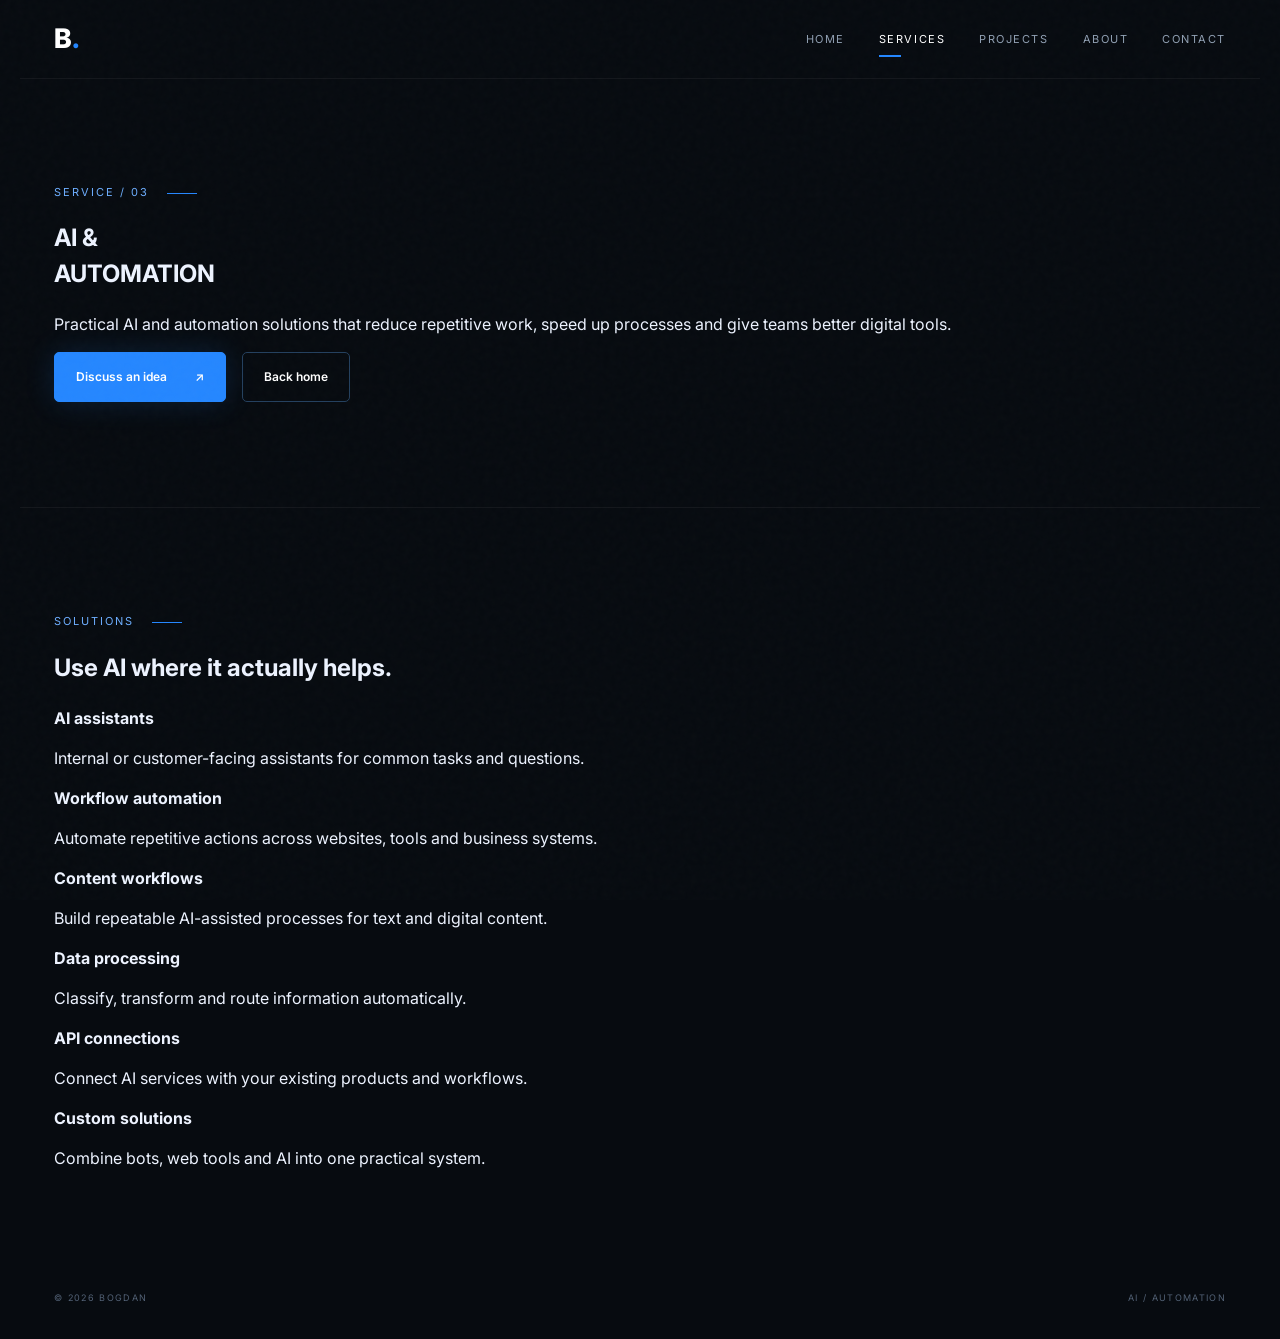
==== services/ai-automation.html @ a39ae046 "Add AI automation service page" ====
<!doctype html><html lang="en"><head><meta charset="UTF-8"><meta name="viewport" content="width=device-width,initial-scale=1"><meta name="description" content="AI solutions and workflow automation for business."><title>AI & Automation — Bogdan</title><link rel="stylesheet" href="../style.css"></head><body><div class="noise"></div><header class="header"><a class="logo" href="../">B<span>.</span></a><nav class="nav"><a href="../">Home</a><a class="active" href="../#services">Services</a><a href="../#projects">Projects</a><a href="../#about">About</a><a href="../#contact">Contact</a></nav></header><main><section class="section service-hero"><div class="eyebrow">SERVICE / 03 <i></i></div><h1>AI &<br><span>AUTOMATION</span></h1><p class="service-intro">Practical AI and automation solutions that reduce repetitive work, speed up processes and give teams better digital tools.</p><div class="actions"><a class="btn primary" href="../#contact">Discuss an idea <span>↗</span></a><a class="btn ghost" href="../">Back home</a></div></section><section class="section service-grid-section"><div class="section-number">SOLUTIONS <i></i></div><h2>Use AI where it actually helps.</h2><div class="feature-grid"><div><b>AI assistants</b><p>Internal or customer-facing assistants for common tasks and questions.</p></div><div><b>Workflow automation</b><p>Automate repetitive actions across websites, tools and business systems.</p></div><div><b>Content workflows</b><p>Build repeatable AI-assisted processes for text and digital content.</p></div><div><b>Data processing</b><p>Classify, transform and route information automatically.</p></div><div><b>API connections</b><p>Connect AI services with your existing products and workflows.</p></div><div><b>Custom solutions</b><p>Combine bots, web tools and AI into one practical system.</p></div></div></section></main><footer><span>© 2026 BOGDAN</span><span>AI / AUTOMATION</span></footer><script src="../script.js"></script></body></html>
---- style.css ----
@import url('https://fonts.googleapis.com/css2?family=Inter:wght@400;500;600;700;800&display=swap');
:root{--bg:#070b10;--panel:#0b1118;--text:#edf3ff;--muted:#8b99ad;--line:#1b2a3b;--blue:#2587ff;--blue2:#005eff}
*{box-sizing:border-box}html{scroll-behavior:smooth}body{margin:0;background:var(--bg);color:var(--text);font-family:Inter,Arial,sans-serif;line-height:1.5;overflow-x:hidden}.noise{position:fixed;inset:0;pointer-events:none;opacity:.035;background-image:url("data:image/svg+xml,%3Csvg viewBox='0 0 180 180' xmlns='http://www.w3.org/2000/svg'%3E%3Cfilter id='n'%3E%3CfeTurbulence type='fractalNoise' baseFrequency='.8' numOctaves='4' stitchTiles='stitch'/%3E%3C/filter%3E%3Crect width='100%25' height='100%25' filter='url(%23n)' opacity='.6'/%3E%3C/svg%3E");z-index:20}.header{height:78px;display:flex;align-items:center;justify-content:space-between;max-width:1240px;margin:auto;padding:0 34px;position:relative;z-index:30}.logo{font-size:27px;font-weight:800;color:#fff;text-decoration:none}.logo span{color:var(--blue)}.nav{display:flex;gap:34px}.nav a{font-size:11px;letter-spacing:.14em;text-transform:uppercase;color:#91a0b3;text-decoration:none;position:relative;padding:10px 0}.nav a:hover,.nav a.active{color:#fff}.nav a.active:after{content:"";position:absolute;bottom:0;left:0;width:22px;height:2px;background:var(--blue)}.menu-btn{display:none;background:none;border:0}.section{max-width:1240px;margin:auto;padding:105px 34px;border-top:1px solid rgba(255,255,255,.05)}.hero{min-height:690px;border-top:0;display:grid;grid-template-columns:1fr 1fr;align-items:center;padding-top:70px}.eyebrow,.section-number{font-size:11px;letter-spacing:.18em;color:#6daeff}.eyebrow i,.section-number i{display:inline-block;width:30px;height:1px;background:var(--blue);vertical-align:middle;margin-left:13px}.hero h1{font-size:clamp(58px,7.2vw,108px);line-height:.9;letter-spacing:-.055em;margin:24px 0 22px;font-weight:800}.hero h1 span{color:#bfcbe0}.hero-tags{font-size:13px;letter-spacing:.08em;color:#c9d5e8}.hero-tags b{color:var(--blue);padding:0 10px}.hero p{max-width:540px;color:#91a0b3;font-size:15px;margin:24px 0 30px}.actions{display:flex;gap:16px}.btn{display:inline-flex;align-items:center;gap:28px;padding:15px 21px;border:1px solid #24405f;border-radius:5px;text-decoration:none;color:#fff;font-size:12px;font-weight:600}.btn.primary{background:var(--blue);border-color:var(--blue);box-shadow:0 0 30px rgba(37,135,255,.16)}.btn.ghost{background:transparent}.btn:hover{transform:translateY(-2px);transition:.2s}.hero-art{height:500px;position:relative;overflow:hidden}.hero-art:after{content:"";position:absolute;width:1px;height:100%;background:#12385f;left:58%;top:0}.orb{position:absolute;border:1px solid #236fc1;border-radius:50%}.orb-a{width:340px;height:340px;right:20px;top:80px;box-shadow:0 0 50px rgba(0,100,255,.08)}.orb-b{width:160px;height:160px;left:140px;top:185px;border-color:#173e68}.cube{position:absolute;width:190px;height:190px;left:31%;top:140px;transform:rotateX(56deg) rotateZ(45deg);transform-style:preserve-3d}.face{position:absolute;inset:0;border:1px solid rgba(100,165,230,.55);background:rgba(18,50,82,.12);box-shadow:inset 0 0 40px rgba(0,105,255,.07)}.f1{transform:translateZ(95px)}.f2{transform:rotateY(90deg) translateZ(95px)}.f3{transform:rotateX(90deg) translateZ(95px)}.f4{transform:translateZ(-95px)}.f5{transform:rotateY(90deg) translateZ(-95px)}.f6{transform:rotateX(90deg) translateZ(-95px)}.line{position:absolute;background:#2086ff;box-shadow:0 0 15px #1680ff}.line-1{height:1px;width:430px;top:285px;left:0;transform:rotate(-26deg)}.line-2{height:1px;width:300px;top:355px;right:-40px;transform:rotate(31deg)}.hero-code{position:absolute;right:0;top:0;color:#728196;font-size:9px;letter-spacing:.18em;text-transform:uppercase}.hero-code span{color:#328eff}.section-head{display:flex;justify-content:space-between;align-items:flex-end;margin-bottom:36px}.section-head h2{font-size:42px;letter-spacing:-.04em;margin:10px 0 0}.section-note{font-size:9px;letter-spacing:.18em;color:#5f7086}.project-grid{display:grid;grid-template-columns:repeat(4,1fr);gap:15px}.project-card{background:linear-gradient(180deg,#0b121a,#091018);border:1px solid #1b3047;border-radius:6px;overflow:hidden;padding-bottom:20px;transition:.25s}.project-card:hover{transform:translateY(-6px);border-color:#2b65a0}.project-visual{height:205px;position:relative;overflow:hidden;border-bottom:1px solid #1b3047}.project-meta{color:#4da0ff;font-size:9px;letter-spacing:.16em;margin:17px 18px 9px}.project-card h3{font-size:16px;line-height:1.3;margin:0 18px 10px}.project-card p{font-size:12px;color:#8190a4;margin:0 18px 16px;min-height:54px}.arrow{background:none;border:0;color:#dce8f7;margin-left:18px;padding:0;font-size:11px;cursor:pointer}.arrow span{color:var(--blue);margin-left:12px}.visual-web{background:radial-gradient(circle at 65% 45%,#173f68,#080e15 60%)}.browser{position:absolute;left:12%;right:12%;top:34px;height:130px;border:1px solid #32618d;border-radius:4px;transform:perspective(400px) rotateY(-12deg) rotateX(4deg);box-shadow:0 18px 40px #000}.browser:before{content:"";position:absolute;left:12px;top:9px;width:5px;height:5px;border-radius:50%;box-shadow:9px 0 #3976ac,18px 0 #3976ac}.browser div:first-child{position:absolute;left:17px;right:17px;top:36px;height:9px;background:#12314f}.browser div:last-child{position:absolute;left:17px;width:65px;top:60px;height:50px;border:1px solid #1d4b78}.visual-web>span{position:absolute;right:20px;top:20px;color:#55a5ff;font-size:10px;letter-spacing:.2em}.visual-ai{background:radial-gradient(circle,#0b3870,#080e15 65%)}.ai-box{position:absolute;left:50%;top:50%;transform:translate(-50%,-50%) rotate(45deg);width:78px;height:78px;border:1px solid #2d8aff;background:rgba(12,67,125,.28);display:flex;align-items:center;justify-content:center;font-size:23px;font-weight:800;box-shadow:0 0 50px rgba(0,110,255,.28)}.ai-box::first-letter{transform:rotate(-45deg)}.visual-ai i{position:absolute;width:5px;height:5px;background:#2689ff;border-radius:50%;box-shadow:0 0 15px #2689ff}.visual-ai i:nth-child(2){left:16%;top:30%}.visual-ai i:nth-child(3){right:15%;top:26%}.visual-ai i:nth-child(4){right:25%;bottom:18%}.visual-chart{background:#08111a}.chart-grid{position:absolute;inset:0;background:linear-gradient(#16304a 1px,transparent 1px),linear-gradient(90deg,#16304a 1px,transparent 1px);background-size:45px 34px;opacity:.45}.visual-chart svg{position:absolute;inset:20px 0;width:100%;height:160px}.visual-chart polyline{fill:none;stroke:#238aff;stroke-width:2;filter:drop-shadow(0 0 5px #167dff)}.visual-seo{background:radial-gradient(circle at 70% 40%,#163c63,#080e15 62%)}.bars{position:absolute;left:24px;bottom:25px;display:flex;align-items:end;gap:12px;height:125px}.bars i{width:23px;background:#1e77c9;border:1px solid #48a0ff}.bars i:nth-child(1){height:35%}.bars i:nth-child(2){height:52%}.bars i:nth-child(3){height:45%}.bars i:nth-child(4){height:75%}.bars i:nth-child(5){height:100%}.trend{position:absolute;right:35px;top:45px;font-size:55px;color:#3e9cff}.skills{padding-top:95px}.skills-grid{display:grid;grid-template-columns:repeat(6,1fr);gap:14px}.skill{min-height:145px;border:1px solid #1b3047;border-radius:6px;padding:23px 18px;display:flex;flex-direction:column;justify-content:space-between;background:#091018}.skill span{font-size:25px;color:#2d8cff}.skill strong{font-size:12px}.skill small{color:#6e7d91;font-size:9px}.about-grid{display:grid;grid-template-columns:1.3fr .8fr;gap:100px}.about-copy{max-width:700px}.about-copy p{color:#8c9bad;font-size:15px}.about-copy .lead{font-size:20px;line-height:1.6;color:#c9d5e7}.traits{display:flex;gap:28px;margin-top:35px;flex-wrap:wrap}.traits span{font-size:10px;color:#94a5ba}.facts div{border-bottom:1px solid #1a2b3f;padding:17px 0;display:flex;justify-content:space-between;gap:30px}.facts span{font-size:9px;letter-spacing:.16em;color:#4d9eff}.facts strong{font-size:11px;text-align:right}.contact{padding-bottom:80px}.contact-box{border:1px solid #1b3047;border-radius:8px;padding:48px;display:flex;justify-content:space-between;align-items:center;background:radial-gradient(circle at 90% 30%,rgba(0,100,255,.1),transparent 35%)}.contact h2{font-size:47px;line-height:1;margin:18px 0}.contact h2 span{color:#8293a9}.contact p{color:#77879b}.contact-actions{text-align:right;min-width:240px}.social{display:inline-block;margin:22px 0;color:#c9d8eb;text-decoration:none;font-size:12px}.edit-note{font-size:8px;color:#56677d;max-width:240px;margin-left:auto}.edit-note code{color:#7893af}footer{max-width:1240px;margin:auto;padding:0 34px 35px;display:flex;justify-content:space-between;color:#536276;font-size:9px;letter-spacing:.15em}.modal{display:none;position:fixed;inset:0;z-index:100;align-items:center;justify-content:center;padding:25px}.modal.open{display:flex}.modal-backdrop{position:absolute;inset:0;background:rgba(2,5,9,.82);backdrop-filter:blur(8px)}.modal-card{position:relative;width:min(720px,100%);padding:45px;background:#0a1119;border:1px solid #284665;border-radius:8px;z-index:2;box-shadow:0 30px 100px #000}.modal-card h2{font-size:34px;margin:15px 0}.modal-card p{color:#8d9db0}.modal-close{position:absolute;right:18px;top:12px;background:none;border:0;color:#b9c7d9;font-size:30px;cursor:pointer}.modal-placeholder{height:170px;border:1px dashed #274766;margin-top:28px;display:grid;place-items:center;text-align:center;color:#477eb5;font-size:11px;letter-spacing:.15em}.modal-placeholder span{font-size:9px;letter-spacing:0;color:#64758a}.reveal{opacity:0;transform:translateY(20px);transition:opacity .7s ease,transform .7s ease}.reveal.visible{opacity:1;transform:none}
@media(max-width:950px){.project-grid{grid-template-columns:repeat(2,1fr)}.skills-grid{grid-template-columns:repeat(3,1fr)}.hero{grid-template-columns:1fr}.hero-art{height:350px;order:-1}.hero-copy{padding-top:0}.about-grid{grid-template-columns:1fr;gap:40px}.contact-box{align-items:flex-start;gap:35px;flex-direction:column}.contact-actions{text-align:left}.edit-note{margin-left:0}.section-head{align-items:flex-start;gap:20px;flex-direction:column}}
@media(max-width:650px){.header{padding:0 20px;height:68px}.menu-btn{display:block;width:34px;height:30px}.menu-btn span{display:block;width:25px;height:1px;background:#fff;margin:7px 0}.nav{display:none;position:absolute;top:68px;left:0;right:0;padding:18px 20px;background:#080d13;border-bottom:1px solid #1b3047;flex-direction:column;gap:5px}.nav.open{display:flex}.section{padding:75px 20px}.hero{padding-top:45px;min-height:auto}.hero h1{font-size:58px}.hero-art{height:270px}.cube{width:130px;height:130px;top:80px}.f1,.f2,.f3,.f4,.f5,.f6{transform:scale(.7)}.orb-a{width:230px;height:230px;top:30px}.project-grid{grid-template-columns:1fr}.skills-grid{grid-template-columns:repeat(2,1fr)}.section-head h2{font-size:34px}.contact-box{padding:30px 24px}.contact h2{font-size:38px}.facts div{flex-direction:column;gap:8px}.facts strong{text-align:left}footer{padding:0 20px 25px;font-size:8px}}
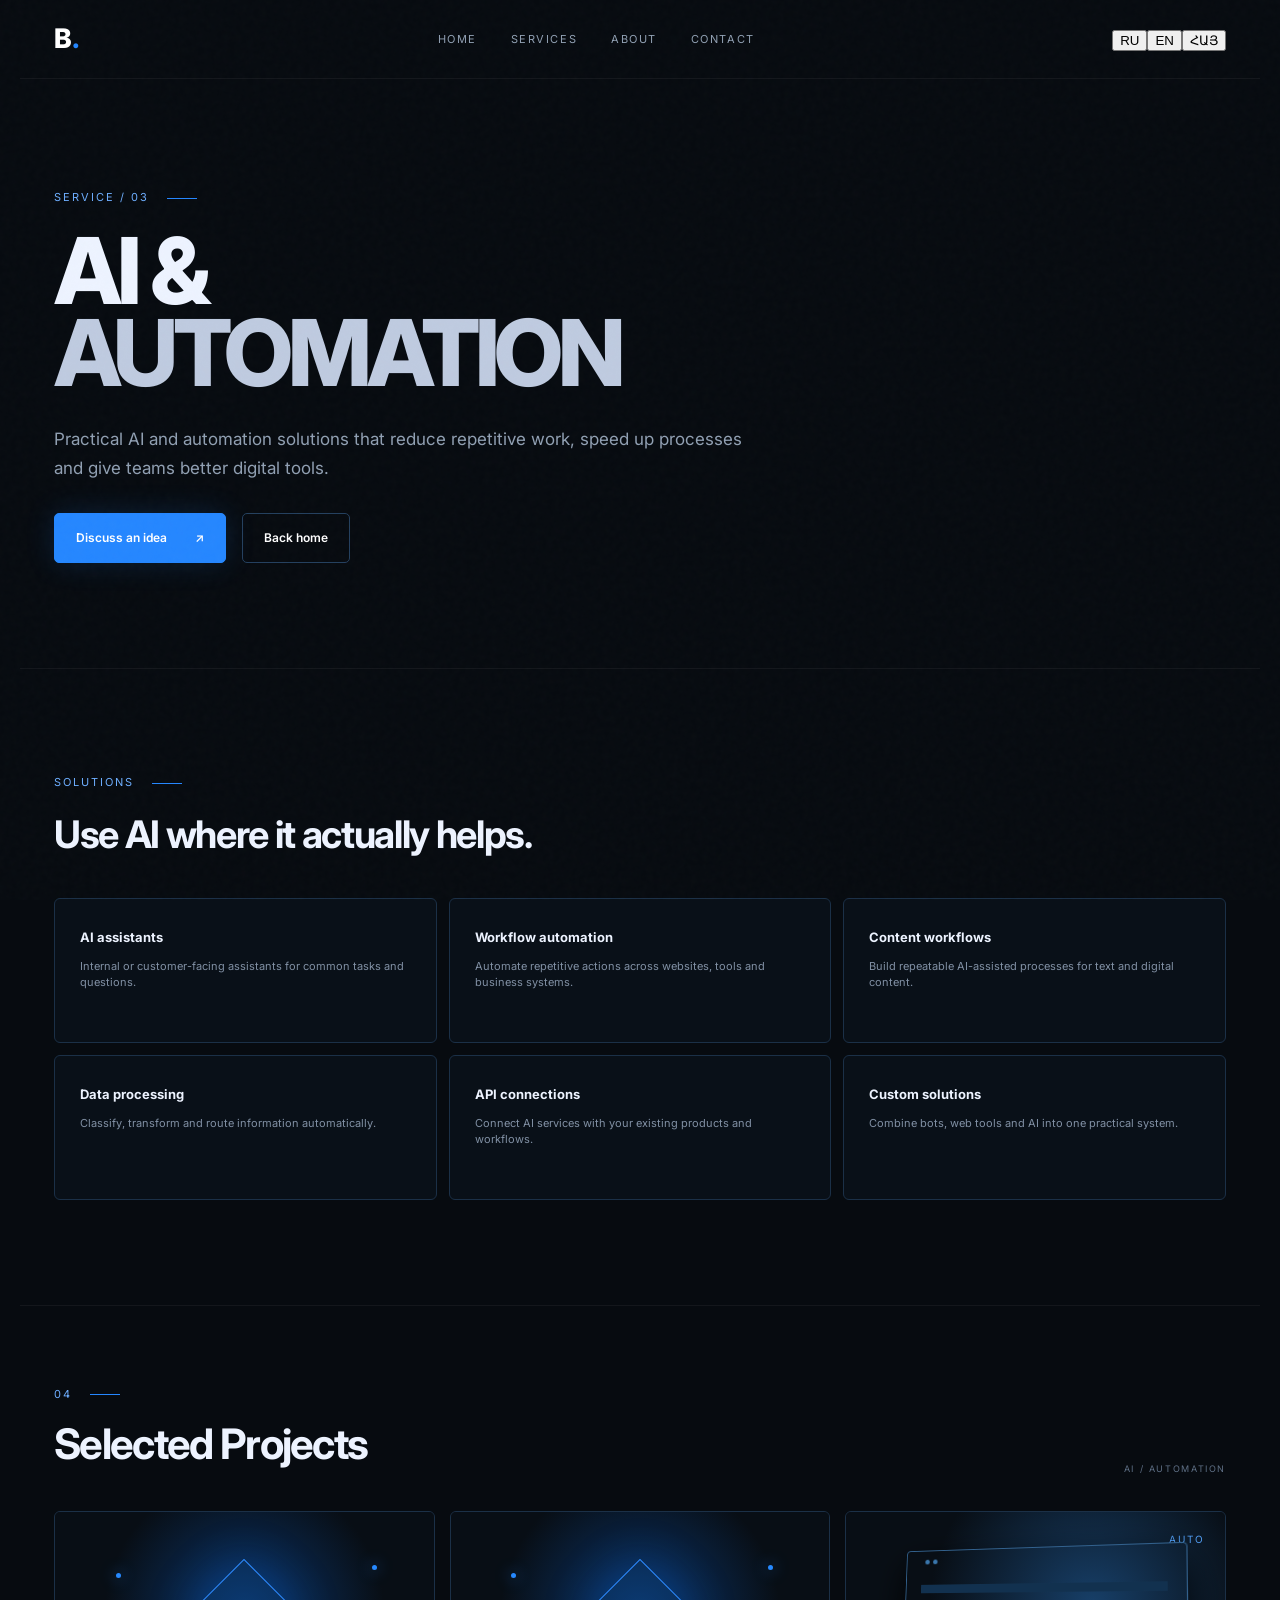
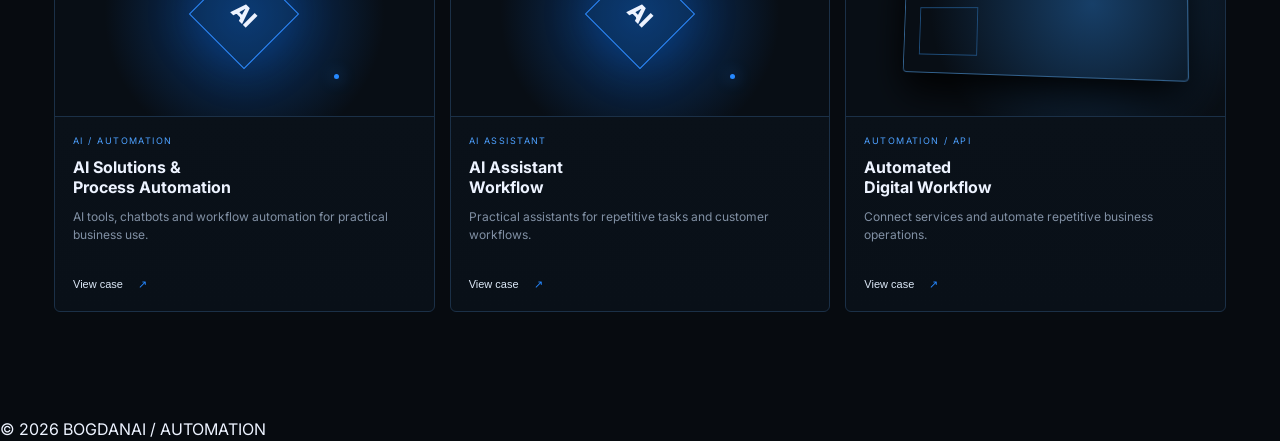
==== commit a7b7a5ea: "Add AI and automation portfolio below service details" ====
--- a/services/ai-automation.html
+++ b/services/ai-automation.html
@@ -1 +1 @@
-<!doctype html><html lang="en"><head><meta charset="UTF-8"><meta name="viewport" content="width=device-width,initial-scale=1"><meta name="description" content="AI solutions and workflow automation for business."><title>AI & Automation — Bogdan</title><link rel="stylesheet" href="../style.css"></head><body><div class="noise"></div><header class="header"><a class="logo" href="../">B<span>.</span></a><nav class="nav"><a href="../">Home</a><a class="active" href="../#services">Services</a><a href="../#projects">Projects</a><a href="../#about">About</a><a href="../#contact">Contact</a></nav></header><main><section class="section service-hero"><div class="eyebrow">SERVICE / 03 <i></i></div><h1>AI &<br><span>AUTOMATION</span></h1><p class="service-intro">Practical AI and automation solutions that reduce repetitive work, speed up processes and give teams better digital tools.</p><div class="actions"><a class="btn primary" href="../#contact">Discuss an idea <span>↗</span></a><a class="btn ghost" href="../">Back home</a></div></section><section class="section service-grid-section"><div class="section-number">SOLUTIONS <i></i></div><h2>Use AI where it actually helps.</h2><div class="feature-grid"><div><b>AI assistants</b><p>Internal or customer-facing assistants for common tasks and questions.</p></div><div><b>Workflow automation</b><p>Automate repetitive actions across websites, tools and business systems.</p></div><div><b>Content workflows</b><p>Build repeatable AI-assisted processes for text and digital content.</p></div><div><b>Data processing</b><p>Classify, transform and route information automatically.</p></div><div><b>API connections</b><p>Connect AI services with your existing products and workflows.</p></div><div><b>Custom solutions</b><p>Combine bots, web tools and AI into one practical system.</p></div></div></section></main><footer><span>© 2026 BOGDAN</span><span>AI / AUTOMATION</span></footer><script src="../script.js"></script></body></html>+<!doctype html><html lang="en"><head><meta charset="UTF-8"><meta name="viewport" content="width=device-width,initial-scale=1.0"><meta name="description" content="AI solutions and workflow automation for business."><title>AI & Automation — Bogdan</title><link rel="stylesheet" href="../style.css"></head><body><div class="noise"></div><header class="header"><a class="logo" href="../">B<span>.</span></a><nav class="nav" id="nav"><a href="../">Home</a><a class="active" href="../#services">Services</a><a href="../#about">About</a><a href="../#contact">Contact</a></nav><button class="menu-btn" id="menuBtn" aria-label="Open menu"><span></span><span></span></button></header><main><section class="section service-hero"><div class="eyebrow">SERVICE / 03 <i></i></div><h1>AI &<br><span>AUTOMATION</span></h1><p class="service-intro">Practical AI and automation solutions that reduce repetitive work, speed up processes and give teams better digital tools.</p><div class="actions"><a class="btn primary" href="../#contact">Discuss an idea <span>↗</span></a><a class="btn ghost" href="../">Back home</a></div></section><section class="section service-grid-section"><div class="section-number">SOLUTIONS <i></i></div><h2>Use AI where it actually helps.</h2><div class="feature-grid"><div><b>AI assistants</b><p>Internal or customer-facing assistants for common tasks and questions.</p></div><div><b>Workflow automation</b><p>Automate repetitive actions across websites, tools and business systems.</p></div><div><b>Content workflows</b><p>Build repeatable AI-assisted processes for text and digital content.</p></div><div><b>Data processing</b><p>Classify, transform and route information automatically.</p></div><div><b>API connections</b><p>Connect AI services with your existing products and workflows.</p></div><div><b>Custom solutions</b><p>Combine bots, web tools and AI into one practical system.</p></div></div></section><section class="section service-portfolio"><div class="section-head reveal"><div><div class="section-number">04 <i></i></div><h2>Selected Projects</h2></div><span class="section-note">AI / AUTOMATION</span></div><div class="project-grid"><article class="project-card reveal" data-title="AI Solutions & Process Automation" data-type="AI / AUTOMATION" data-text="AI tools, chatbots and custom workflow automation designed to save time and increase operational efficiency."><div class="project-visual visual-ai"><div class="ai-box">AI</div><i></i><i></i><i></i></div><div class="project-meta">AI / AUTOMATION</div><h3>AI Solutions &<br>Process Automation</h3><p>AI tools, chatbots and workflow automation for practical business use.</p><button class="arrow">View case <span>↗</span></button></article><article class="project-card reveal" data-title="AI Solutions & Process Automation" data-type="AI ASSISTANT" data-text="AI assistants for common business tasks, questions, classification and smart replies."><div class="project-visual visual-ai"><div class="ai-box">AI</div><i></i><i></i><i></i></div><div class="project-meta">AI ASSISTANT</div><h3>AI Assistant<br>Workflow</h3><p>Practical assistants for repetitive tasks and customer workflows.</p><button class="arrow">View case <span>↗</span></button></article><article class="project-card reveal" data-title="AI Solutions & Process Automation" data-type="AUTOMATION / API" data-text="Custom workflow automation connecting AI services, APIs, websites and business tools."><div class="project-visual visual-web"><span>AUTO</span><div class="browser"><div></div><div></div><div></div></div></div><div class="project-meta">AUTOMATION / API</div><h3>Automated<br>Digital Workflow</h3><p>Connect services and automate repetitive business operations.</p><button class="arrow">View case <span>↗</span></button></article></div></section></main><footer><span>© 2026 BOGDAN</span><span>AI / AUTOMATION</span></footer><div class="modal" id="modal" aria-hidden="true"><div class="modal-backdrop" id="modalBackdrop"></div><div class="modal-card"><button class="modal-close" id="modalClose">×</button><div class="section-number" id="modalType">PROJECT</div><h2 id="modalTitle">Project</h2><p id="modalText">Project description.</p><div class="modal-placeholder">CASE STUDY<br><span>Replace this area with screenshots, results and project details.</span></div></div></div><script src="../script.js"></script></body></html>
--- a/style.css
+++ b/style.css
@@ -1,5 +1,5 @@
 @import url('https://fonts.googleapis.com/css2?family=Inter:wght@400;500;600;700;800&display=swap');
-:root{--bg:#070b10;--panel:#0b1118;--text:#edf3ff;--muted:#8b99ad;--line:#1b2a3b;--blue:#2587ff;--blue2:#005eff}
-*{box-sizing:border-box}html{scroll-behavior:smooth}body{margin:0;background:var(--bg);color:var(--text);font-family:Inter,Arial,sans-serif;line-height:1.5;overflow-x:hidden}.noise{position:fixed;inset:0;pointer-events:none;opacity:.035;background-image:url("data:image/svg+xml,%3Csvg viewBox='0 0 180 180' xmlns='http://www.w3.org/2000/svg'%3E%3Cfilter id='n'%3E%3CfeTurbulence type='fractalNoise' baseFrequency='.8' numOctaves='4' stitchTiles='stitch'/%3E%3C/filter%3E%3Crect width='100%25' height='100%25' filter='url(%23n)' opacity='.6'/%3E%3C/svg%3E");z-index:20}.header{height:78px;display:flex;align-items:center;justify-content:space-between;max-width:1240px;margin:auto;padding:0 34px;position:relative;z-index:30}.logo{font-size:27px;font-weight:800;color:#fff;text-decoration:none}.logo span{color:var(--blue)}.nav{display:flex;gap:34px}.nav a{font-size:11px;letter-spacing:.14em;text-transform:uppercase;color:#91a0b3;text-decoration:none;position:relative;padding:10px 0}.nav a:hover,.nav a.active{color:#fff}.nav a.active:after{content:"";position:absolute;bottom:0;left:0;width:22px;height:2px;background:var(--blue)}.menu-btn{display:none;background:none;border:0}.section{max-width:1240px;margin:auto;padding:105px 34px;border-top:1px solid rgba(255,255,255,.05)}.hero{min-height:690px;border-top:0;display:grid;grid-template-columns:1fr 1fr;align-items:center;padding-top:70px}.eyebrow,.section-number{font-size:11px;letter-spacing:.18em;color:#6daeff}.eyebrow i,.section-number i{display:inline-block;width:30px;height:1px;background:var(--blue);vertical-align:middle;margin-left:13px}.hero h1{font-size:clamp(58px,7.2vw,108px);line-height:.9;letter-spacing:-.055em;margin:24px 0 22px;font-weight:800}.hero h1 span{color:#bfcbe0}.hero-tags{font-size:13px;letter-spacing:.08em;color:#c9d5e8}.hero-tags b{color:var(--blue);padding:0 10px}.hero p{max-width:540px;color:#91a0b3;font-size:15px;margin:24px 0 30px}.actions{display:flex;gap:16px}.btn{display:inline-flex;align-items:center;gap:28px;padding:15px 21px;border:1px solid #24405f;border-radius:5px;text-decoration:none;color:#fff;font-size:12px;font-weight:600}.btn.primary{background:var(--blue);border-color:var(--blue);box-shadow:0 0 30px rgba(37,135,255,.16)}.btn.ghost{background:transparent}.btn:hover{transform:translateY(-2px);transition:.2s}.hero-art{height:500px;position:relative;overflow:hidden}.hero-art:after{content:"";position:absolute;width:1px;height:100%;background:#12385f;left:58%;top:0}.orb{position:absolute;border:1px solid #236fc1;border-radius:50%}.orb-a{width:340px;height:340px;right:20px;top:80px;box-shadow:0 0 50px rgba(0,100,255,.08)}.orb-b{width:160px;height:160px;left:140px;top:185px;border-color:#173e68}.cube{position:absolute;width:190px;height:190px;left:31%;top:140px;transform:rotateX(56deg) rotateZ(45deg);transform-style:preserve-3d}.face{position:absolute;inset:0;border:1px solid rgba(100,165,230,.55);background:rgba(18,50,82,.12);box-shadow:inset 0 0 40px rgba(0,105,255,.07)}.f1{transform:translateZ(95px)}.f2{transform:rotateY(90deg) translateZ(95px)}.f3{transform:rotateX(90deg) translateZ(95px)}.f4{transform:translateZ(-95px)}.f5{transform:rotateY(90deg) translateZ(-95px)}.f6{transform:rotateX(90deg) translateZ(-95px)}.line{position:absolute;background:#2086ff;box-shadow:0 0 15px #1680ff}.line-1{height:1px;width:430px;top:285px;left:0;transform:rotate(-26deg)}.line-2{height:1px;width:300px;top:355px;right:-40px;transform:rotate(31deg)}.hero-code{position:absolute;right:0;top:0;color:#728196;font-size:9px;letter-spacing:.18em;text-transform:uppercase}.hero-code span{color:#328eff}.section-head{display:flex;justify-content:space-between;align-items:flex-end;margin-bottom:36px}.section-head h2{font-size:42px;letter-spacing:-.04em;margin:10px 0 0}.section-note{font-size:9px;letter-spacing:.18em;color:#5f7086}.project-grid{display:grid;grid-template-columns:repeat(4,1fr);gap:15px}.project-card{background:linear-gradient(180deg,#0b121a,#091018);border:1px solid #1b3047;border-radius:6px;overflow:hidden;padding-bottom:20px;transition:.25s}.project-card:hover{transform:translateY(-6px);border-color:#2b65a0}.project-visual{height:205px;position:relative;overflow:hidden;border-bottom:1px solid #1b3047}.project-meta{color:#4da0ff;font-size:9px;letter-spacing:.16em;margin:17px 18px 9px}.project-card h3{font-size:16px;line-height:1.3;margin:0 18px 10px}.project-card p{font-size:12px;color:#8190a4;margin:0 18px 16px;min-height:54px}.arrow{background:none;border:0;color:#dce8f7;margin-left:18px;padding:0;font-size:11px;cursor:pointer}.arrow span{color:var(--blue);margin-left:12px}.visual-web{background:radial-gradient(circle at 65% 45%,#173f68,#080e15 60%)}.browser{position:absolute;left:12%;right:12%;top:34px;height:130px;border:1px solid #32618d;border-radius:4px;transform:perspective(400px) rotateY(-12deg) rotateX(4deg);box-shadow:0 18px 40px #000}.browser:before{content:"";position:absolute;left:12px;top:9px;width:5px;height:5px;border-radius:50%;box-shadow:9px 0 #3976ac,18px 0 #3976ac}.browser div:first-child{position:absolute;left:17px;right:17px;top:36px;height:9px;background:#12314f}.browser div:last-child{position:absolute;left:17px;width:65px;top:60px;height:50px;border:1px solid #1d4b78}.visual-web>span{position:absolute;right:20px;top:20px;color:#55a5ff;font-size:10px;letter-spacing:.2em}.visual-ai{background:radial-gradient(circle,#0b3870,#080e15 65%)}.ai-box{position:absolute;left:50%;top:50%;transform:translate(-50%,-50%) rotate(45deg);width:78px;height:78px;border:1px solid #2d8aff;background:rgba(12,67,125,.28);display:flex;align-items:center;justify-content:center;font-size:23px;font-weight:800;box-shadow:0 0 50px rgba(0,110,255,.28)}.ai-box::first-letter{transform:rotate(-45deg)}.visual-ai i{position:absolute;width:5px;height:5px;background:#2689ff;border-radius:50%;box-shadow:0 0 15px #2689ff}.visual-ai i:nth-child(2){left:16%;top:30%}.visual-ai i:nth-child(3){right:15%;top:26%}.visual-ai i:nth-child(4){right:25%;bottom:18%}.visual-chart{background:#08111a}.chart-grid{position:absolute;inset:0;background:linear-gradient(#16304a 1px,transparent 1px),linear-gradient(90deg,#16304a 1px,transparent 1px);background-size:45px 34px;opacity:.45}.visual-chart svg{position:absolute;inset:20px 0;width:100%;height:160px}.visual-chart polyline{fill:none;stroke:#238aff;stroke-width:2;filter:drop-shadow(0 0 5px #167dff)}.visual-seo{background:radial-gradient(circle at 70% 40%,#163c63,#080e15 62%)}.bars{position:absolute;left:24px;bottom:25px;display:flex;align-items:end;gap:12px;height:125px}.bars i{width:23px;background:#1e77c9;border:1px solid #48a0ff}.bars i:nth-child(1){height:35%}.bars i:nth-child(2){height:52%}.bars i:nth-child(3){height:45%}.bars i:nth-child(4){height:75%}.bars i:nth-child(5){height:100%}.trend{position:absolute;right:35px;top:45px;font-size:55px;color:#3e9cff}.skills{padding-top:95px}.skills-grid{display:grid;grid-template-columns:repeat(6,1fr);gap:14px}.skill{min-height:145px;border:1px solid #1b3047;border-radius:6px;padding:23px 18px;display:flex;flex-direction:column;justify-content:space-between;background:#091018}.skill span{font-size:25px;color:#2d8cff}.skill strong{font-size:12px}.skill small{color:#6e7d91;font-size:9px}.about-grid{display:grid;grid-template-columns:1.3fr .8fr;gap:100px}.about-copy{max-width:700px}.about-copy p{color:#8c9bad;font-size:15px}.about-copy .lead{font-size:20px;line-height:1.6;color:#c9d5e7}.traits{display:flex;gap:28px;margin-top:35px;flex-wrap:wrap}.traits span{font-size:10px;color:#94a5ba}.facts div{border-bottom:1px solid #1a2b3f;padding:17px 0;display:flex;justify-content:space-between;gap:30px}.facts span{font-size:9px;letter-spacing:.16em;color:#4d9eff}.facts strong{font-size:11px;text-align:right}.contact{padding-bottom:80px}.contact-box{border:1px solid #1b3047;border-radius:8px;padding:48px;display:flex;justify-content:space-between;align-items:center;background:radial-gradient(circle at 90% 30%,rgba(0,100,255,.1),transparent 35%)}.contact h2{font-size:47px;line-height:1;margin:18px 0}.contact h2 span{color:#8293a9}.contact p{color:#77879b}.contact-actions{text-align:right;min-width:240px}.social{display:inline-block;margin:22px 0;color:#c9d8eb;text-decoration:none;font-size:12px}.edit-note{font-size:8px;color:#56677d;max-width:240px;margin-left:auto}.edit-note code{color:#7893af}footer{max-width:1240px;margin:auto;padding:0 34px 35px;display:flex;justify-content:space-between;color:#536276;font-size:9px;letter-spacing:.15em}.modal{display:none;position:fixed;inset:0;z-index:100;align-items:center;justify-content:center;padding:25px}.modal.open{display:flex}.modal-backdrop{position:absolute;inset:0;background:rgba(2,5,9,.82);backdrop-filter:blur(8px)}.modal-card{position:relative;width:min(720px,100%);padding:45px;background:#0a1119;border:1px solid #284665;border-radius:8px;z-index:2;box-shadow:0 30px 100px #000}.modal-card h2{font-size:34px;margin:15px 0}.modal-card p{color:#8d9db0}.modal-close{position:absolute;right:18px;top:12px;background:none;border:0;color:#b9c7d9;font-size:30px;cursor:pointer}.modal-placeholder{height:170px;border:1px dashed #274766;margin-top:28px;display:grid;place-items:center;text-align:center;color:#477eb5;font-size:11px;letter-spacing:.15em}.modal-placeholder span{font-size:9px;letter-spacing:0;color:#64758a}.reveal{opacity:0;transform:translateY(20px);transition:opacity .7s ease,transform .7s ease}.reveal.visible{opacity:1;transform:none}
-@media(max-width:950px){.project-grid{grid-template-columns:repeat(2,1fr)}.skills-grid{grid-template-columns:repeat(3,1fr)}.hero{grid-template-columns:1fr}.hero-art{height:350px;order:-1}.hero-copy{padding-top:0}.about-grid{grid-template-columns:1fr;gap:40px}.contact-box{align-items:flex-start;gap:35px;flex-direction:column}.contact-actions{text-align:left}.edit-note{margin-left:0}.section-head{align-items:flex-start;gap:20px;flex-direction:column}}
-@media(max-width:650px){.header{padding:0 20px;height:68px}.menu-btn{display:block;width:34px;height:30px}.menu-btn span{display:block;width:25px;height:1px;background:#fff;margin:7px 0}.nav{display:none;position:absolute;top:68px;left:0;right:0;padding:18px 20px;background:#080d13;border-bottom:1px solid #1b3047;flex-direction:column;gap:5px}.nav.open{display:flex}.section{padding:75px 20px}.hero{padding-top:45px;min-height:auto}.hero h1{font-size:58px}.hero-art{height:270px}.cube{width:130px;height:130px;top:80px}.f1,.f2,.f3,.f4,.f5,.f6{transform:scale(.7)}.orb-a{width:230px;height:230px;top:30px}.project-grid{grid-template-columns:1fr}.skills-grid{grid-template-columns:repeat(2,1fr)}.section-head h2{font-size:34px}.contact-box{padding:30px 24px}.contact h2{font-size:38px}.facts div{flex-direction:column;gap:8px}.facts strong{text-align:left}footer{padding:0 20px 25px;font-size:8px}}
+:root{--bg:#070b10;--panel:#0b1118;--text:#edf3ff;--muted:#8b99ad;--line:#1b2a3b;--blue:#2587ff}*{box-sizing:border-box}html{scroll-behavior:smooth}body{margin:0;background:var(--bg);color:var(--text);font-family:Inter,Arial,sans-serif;line-height:1.5;overflow-x:hidden}.noise{position:fixed;inset:0;pointer-events:none;opacity:.035;background-image:url("data:image/svg+xml,%3Csvg viewBox='0 0 180 180' xmlns='http://www.w3.org/2000/svg'%3E%3Cfilter id='n'%3E%3CfeTurbulence type='fractalNoise' baseFrequency='.8' numOctaves='4' stitchTiles='stitch'/%3E%3C/filter%3E%3Crect width='100%25' height='100%25' filter='url(%23n)' opacity='.6'/%3E%3C/svg%3E");z-index:20}.header{height:78px;display:flex;align-items:center;justify-content:space-between;max-width:1240px;margin:auto;padding:0 34px;position:relative;z-index:30}.logo{font-size:27px;font-weight:800;color:#fff;text-decoration:none}.logo span{color:var(--blue)}.nav{display:flex;gap:34px}.nav a{font-size:11px;letter-spacing:.14em;text-transform:uppercase;color:#91a0b3;text-decoration:none;position:relative;padding:10px 0}.nav a:hover,.nav a.active{color:#fff}.nav a.active:after{content:"";position:absolute;bottom:0;left:0;width:22px;height:2px;background:var(--blue)}.menu-btn{display:none;background:none;border:0}.section{max-width:1240px;margin:auto;padding:105px 34px;border-top:1px solid rgba(255,255,255,.05)}.hero{min-height:690px;border-top:0;display:grid;grid-template-columns:1fr 1fr;align-items:center;padding-top:70px}.eyebrow,.section-number{font-size:11px;letter-spacing:.18em;color:#6daeff}.eyebrow i,.section-number i{display:inline-block;width:30px;height:1px;background:var(--blue);vertical-align:middle;margin-left:13px}.hero h1,.service-hero h1{font-size:clamp(58px,7.2vw,108px);line-height:.9;letter-spacing:-.055em;margin:24px 0 22px;font-weight:800}.hero h1 span,.service-hero h1 span{color:#bfcbe0}.hero-tags{font-size:13px;letter-spacing:.08em;color:#c9d5e8}.hero-tags b{color:var(--blue);padding:0 8px}.hero p{max-width:570px;color:#91a0b3;font-size:15px;margin:24px 0 30px}.actions{display:flex;gap:16px}.btn{display:inline-flex;align-items:center;gap:28px;padding:15px 21px;border:1px solid #24405f;border-radius:5px;text-decoration:none;color:#fff;font-size:12px;font-weight:600}.btn.primary{background:var(--blue);border-color:var(--blue);box-shadow:0 0 30px rgba(37,135,255,.16)}.btn.ghost{background:transparent}.btn:hover{transform:translateY(-2px);transition:.2s}.hero-art{height:500px;position:relative;overflow:hidden}.hero-art:after{content:"";position:absolute;width:1px;height:100%;background:#12385f;left:58%;top:0}.orb{position:absolute;border:1px solid #236fc1;border-radius:50%}.orb-a{width:340px;height:340px;right:20px;top:80px;box-shadow:0 0 50px rgba(0,100,255,.08)}.orb-b{width:160px;height:160px;left:140px;top:185px;border-color:#173e68}.cube{position:absolute;width:190px;height:190px;left:31%;top:140px;transform:rotateX(56deg) rotateZ(45deg);transform-style:preserve-3d}.face{position:absolute;inset:0;border:1px solid rgba(100,165,230,.55);background:rgba(18,50,82,.12);box-shadow:inset 0 0 40px rgba(0,105,255,.07)}.f1{transform:translateZ(95px)}.f2{transform:rotateY(90deg) translateZ(95px)}.f3{transform:rotateX(90deg) translateZ(95px)}.f4{transform:translateZ(-95px)}.f5{transform:rotateY(90deg) translateZ(-95px)}.f6{transform:rotateX(90deg) translateZ(-95px)}.line{position:absolute;background:#2086ff;box-shadow:0 0 15px #1680ff}.line-1{height:1px;width:430px;top:285px;left:0;transform:rotate(-26deg)}.line-2{height:1px;width:300px;top:355px;right:-40px;transform:rotate(31deg)}.hero-code{position:absolute;right:0;top:0;color:#728196;font-size:9px;letter-spacing:.18em;text-transform:uppercase}.hero-code span{color:#328eff}.section-head{display:flex;justify-content:space-between;align-items:flex-end;margin-bottom:36px}.section-head h2{font-size:42px;letter-spacing:-.04em;margin:10px 0 0}.section-note{font-size:9px;letter-spacing:.18em;color:#5f7086}.service-project-grid{grid-template-columns:repeat(3,1fr)}.service-project-card{text-decoration:none;color:var(--text);display:block}.service-project-card .arrow{display:block}.project-grid{display:grid;grid-template-columns:repeat(4,1fr);gap:15px}.project-card{background:linear-gradient(180deg,#0b121a,#091018);border:1px solid #1b3047;border-radius:6px;overflow:hidden;padding-bottom:20px;transition:.25s}.project-card:hover{transform:translateY(-6px);border-color:#2b65a0}.project-visual{height:205px;position:relative;overflow:hidden;border-bottom:1px solid #1b3047}.project-meta{color:#4da0ff;font-size:9px;letter-spacing:.16em;margin:17px 18px 9px}.project-card h3{font-size:16px;line-height:1.3;margin:0 18px 10px}.project-card p{font-size:12px;color:#8190a4;margin:0 18px 16px;min-height:54px}.arrow{background:none;border:0;color:#dce8f7;margin-left:18px;padding:0;font-size:11px;cursor:pointer}.arrow span{color:var(--blue);margin-left:12px}.visual-web{background:radial-gradient(circle at 65% 45%,#173f68,#080e15 60%)}.browser{position:absolute;left:12%;right:12%;top:34px;height:130px;border:1px solid #32618d;border-radius:4px;transform:perspective(400px) rotateY(-12deg) rotateX(4deg);box-shadow:0 18px 40px #000}.browser:before{content:"";position:absolute;left:12px;top:9px;width:5px;height:5px;border-radius:50%;box-shadow:9px 0 #3976ac,18px 0 #3976ac}.browser div:first-child{position:absolute;left:17px;right:17px;top:36px;height:9px;background:#12314f}.browser div:last-child{position:absolute;left:17px;width:65px;top:60px;height:50px;border:1px solid #1d4b78}.visual-web>span{position:absolute;right:20px;top:20px;color:#55a5ff;font-size:10px;letter-spacing:.2em}.visual-telegram{background:radial-gradient(circle at 55% 45%,#0c3d6e,#080e15 65%)}.tg-grid{position:absolute;inset:0;background:linear-gradient(90deg,transparent 49%,#174366 50%,transparent 51%),linear-gradient(transparent 49%,#174366 50%,transparent 51%);background-size:42px 42px;opacity:.35}.tg-plane{position:absolute;left:50%;top:50%;transform:translate(-50%,-50%) rotate(-8deg);font-size:68px;color:#238aff;text-shadow:0 0 30px rgba(35,138,255,.45);z-index:2}.visual-telegram>span{position:absolute;right:18px;top:18px;color:#55a5ff;font-size:10px;letter-spacing:.2em}.visual-ai{background:radial-gradient(circle,#0b3870,#080e15 65%)}.ai-box{position:absolute;left:50%;top:50%;transform:translate(-50%,-50%) rotate(45deg);width:78px;height:78px;border:1px solid #2d8aff;background:rgba(12,67,125,.28);display:flex;align-items:center;justify-content:center;font-size:23px;font-weight:800;box-shadow:0 0 50px rgba(0,110,255,.28)}.visual-ai i{position:absolute;width:5px;height:5px;background:#2689ff;border-radius:50%;box-shadow:0 0 15px #2689ff}.visual-ai i:nth-child(2){left:16%;top:30%}.visual-ai i:nth-child(3){right:15%;top:26%}.visual-ai i:nth-child(4){right:25%;bottom:18%}.visual-chart{background:#08111a}.chart-grid{position:absolute;inset:0;background:linear-gradient(#16304a 1px,transparent 1px),linear-gradient(90deg,#16304a 1px,transparent 1px);background-size:45px 34px;opacity:.45}.visual-chart svg{position:absolute;inset:20px 0;width:100%;height:160px}.visual-chart polyline{fill:none;stroke:#238aff;stroke-width:2;filter:drop-shadow(0 0 5px #167dff)}.skills{padding-top:95px}.skills-grid{display:grid;grid-template-columns:repeat(6,1fr);gap:14px}.skill{min-height:145px;border:1px solid #1b3047;border-radius:6px;padding:23px 18px;display:flex;flex-direction:column;justify-content:space-between;background:#091018}.skill span{font-size:25px;color:#2d8cff}.skill strong{font-size:12px}.skill small{color:#6e7d91;font-size:9px}.about-grid{display:grid;grid-template-columns:1.3fr .8fr;gap:100px}.about-copy{max-width:700px}.about-copy p{color:#8c9bad;font-size:15px}.about-copy .lead{font-size:20px;line-height:1.6;color:#c9d5e7}.traits{display:flex;gap:28px;margin-top:35px;flex-wrap:wrap}.traits span{font-size:10px;color:#94a5ba}.facts div{border-bottom:1px solid #1a2b3f;padding:17px 0;display:flex;justify-content:space-between;gap:30px}.facts span{font-size:9px;letter-spacing:.16em;color:#4d9eff}.facts strong{font-size:11px;text-align:right}.contact{padding-bottom:80px}.contact-box{border:1px solid #1b3047;border-radius:8px;padding:48px;display:flex;justify-content:space-between;align-items:center;background:radial-gradient(circle at 90% 30%,rgba(0,100,255,.1),transparent 35%)}.contact h2{font-size:47px;line-height:1;margin:18px 0}.contact h2 span{color:#8293a9}.contact p{color:#77879b}.contact-actions{text-align:right;min-width:240px}.social{display:inline-block;margin:22px 0;color:#c9d8eb;text-decoration:none;font-size:12px}.edit-note{font-size:8px;color:#56677d;max-width:240px;margin-left:auto}.edit-note code{color:#7893af}.modal{display:none;position:fixed;inset:0;z-index:100;align-items:center;justify-content:center;padding:25px}.modal.open{display:flex}.modal-backdrop{position:absolute;inset:0;background:rgba(2,5,9,.82);backdrop-filter:blur(8px)}.modal-card{position:relative;width:min(720px,100%);padding:45px;background:#0a1119;border:1px solid #284665;border-radius:8px;z-index:2;box-shadow:0 30px 100px #000}.modal-card h2{font-size:34px;margin:15px 0}.modal-card p{color:#8d9db0}.modal-close{position:absolute;right:18px;top:12px;background:none;border:0;color:#b9c7d9;font-size:30px;cursor:pointer}.modal-placeholder{height:170px;border:1px dashed #274766;margin-top:28px;display:grid;place-items:center;text-align:center;color:#477eb5;font-size:11px;letter-spacing:.15em}.modal-placeholder span{font-size:9px;letter-spacing:0;color:#64758a}.reveal{opacity:0;transform:translateY(20px);transition:opacity .7s ease,transform .7s ease}.reveal.visible{opacity:1;transform:none}.service-hero{min-height:590px;padding-top:110px}.service-intro{max-width:700px;color:#91a0b3;font-size:17px;line-height:1.7;margin:30px 0}.service-grid-section h2,.process h2{font-size:38px;letter-spacing:-.035em;max-width:700px;margin:15px 0 35px}.feature-grid{display:grid;grid-template-columns:repeat(3,1fr);gap:12px}.feature-grid>div{padding:25px;border:1px solid #1b3047;background:#091018;border-radius:6px;min-height:145px}.feature-grid b{font-size:13px}.feature-grid p{font-size:11px;color:#8190a4;margin:10px 0 0}.steps{display:grid;grid-template-columns:repeat(4,1fr);gap:12px}.steps>div{border-top:1px solid #2a4a69;padding-top:18px}.steps span{display:block;color:#4da0ff;font-size:10px;margin-bottom:25px}.steps b{font-size:12px}.steps p{font-size:11px;color:#8190a4}.process{padding-top:80px}
+@media(max-width:950px){.service-project-grid,.project-grid{grid-template-columns:repeat(2,1fr)}.skills-grid{grid-template-columns:repeat(3,1fr)}.hero{grid-template-columns:1fr}.hero-art{height:350px;order:-1}.about-grid{grid-template-columns:1fr;gap:40px}.contact-box{align-items:flex-start;gap:35px;flex-direction:column}.contact-actions{text-align:left}.edit-note{margin-left:0}.section-head{align-items:flex-start;gap:20px;flex-direction:column}.feature-grid{grid-template-columns:repeat(2,1fr)}.steps{grid-template-columns:repeat(2,1fr)}}@media(max-width:650px){.header{padding:0 20px;height:68px}.menu-btn{display:block;width:34px;height:30px}.menu-btn span{display:block;width:25px;height:1px;background:#fff;margin:7px 0}.nav{display:none;position:absolute;top:68px;left:0;right:0;padding:18px 20px;background:#080d13;border-bottom:1px solid #1b3047;flex-direction:column;gap:5px}.nav.open{display:flex}.section{padding:75px 20px}.hero{padding-top:45px;min-height:auto}.hero h1,.service-hero h1{font-size:52px}.hero-art{height:270px}.cube{width:130px;height:130px;left:31%;top:80px}.f1,.f2,.f3,.f4,.f5,.f6{transform:translateZ(65px)}.f2{transform:rotateY(90deg) translateZ(65px)}.f3{transform:rotateX(90deg) translateZ(65px)}.f4{transform:translateZ(-65px)}.f5{transform:rotateY(90deg) translateZ(-65px)}.f6{transform:rotateX(90deg) translateZ(-65px)}.orb-a{width:220px;height:220px;right:-20px;top:35px}.orb-b{width:100px;height:100px;left:65px;top:120px}.line-1{width:280px;top:170px}.line-2{width:220px;top:230px}.service-project-grid,.project-grid,.skills-grid,.feature-grid,.steps{grid-template-columns:1fr}.section-head h2{font-size:34px}.contact h2{font-size:39px}.service-hero{min-height:500px;padding-top:75px}.service-intro{font-size:15px}.contact-box{padding:30px 24px}.modal-card{padding:32px 25px}}
+/* Service portfolio cards: visual case studies are intentionally reusable until real screenshots are added. */
+.service-portfolio{padding-top:80px}.service-portfolio .project-grid{grid-template-columns:repeat(3,1fr)}.service-portfolio .project-card{display:block}.service-portfolio .project-card .arrow{display:block;margin-top:4px}@media(max-width:950px){.service-portfolio .project-grid{grid-template-columns:repeat(2,1fr)}}@media(max-width:650px){.service-portfolio .project-grid{grid-template-columns:1fr}}
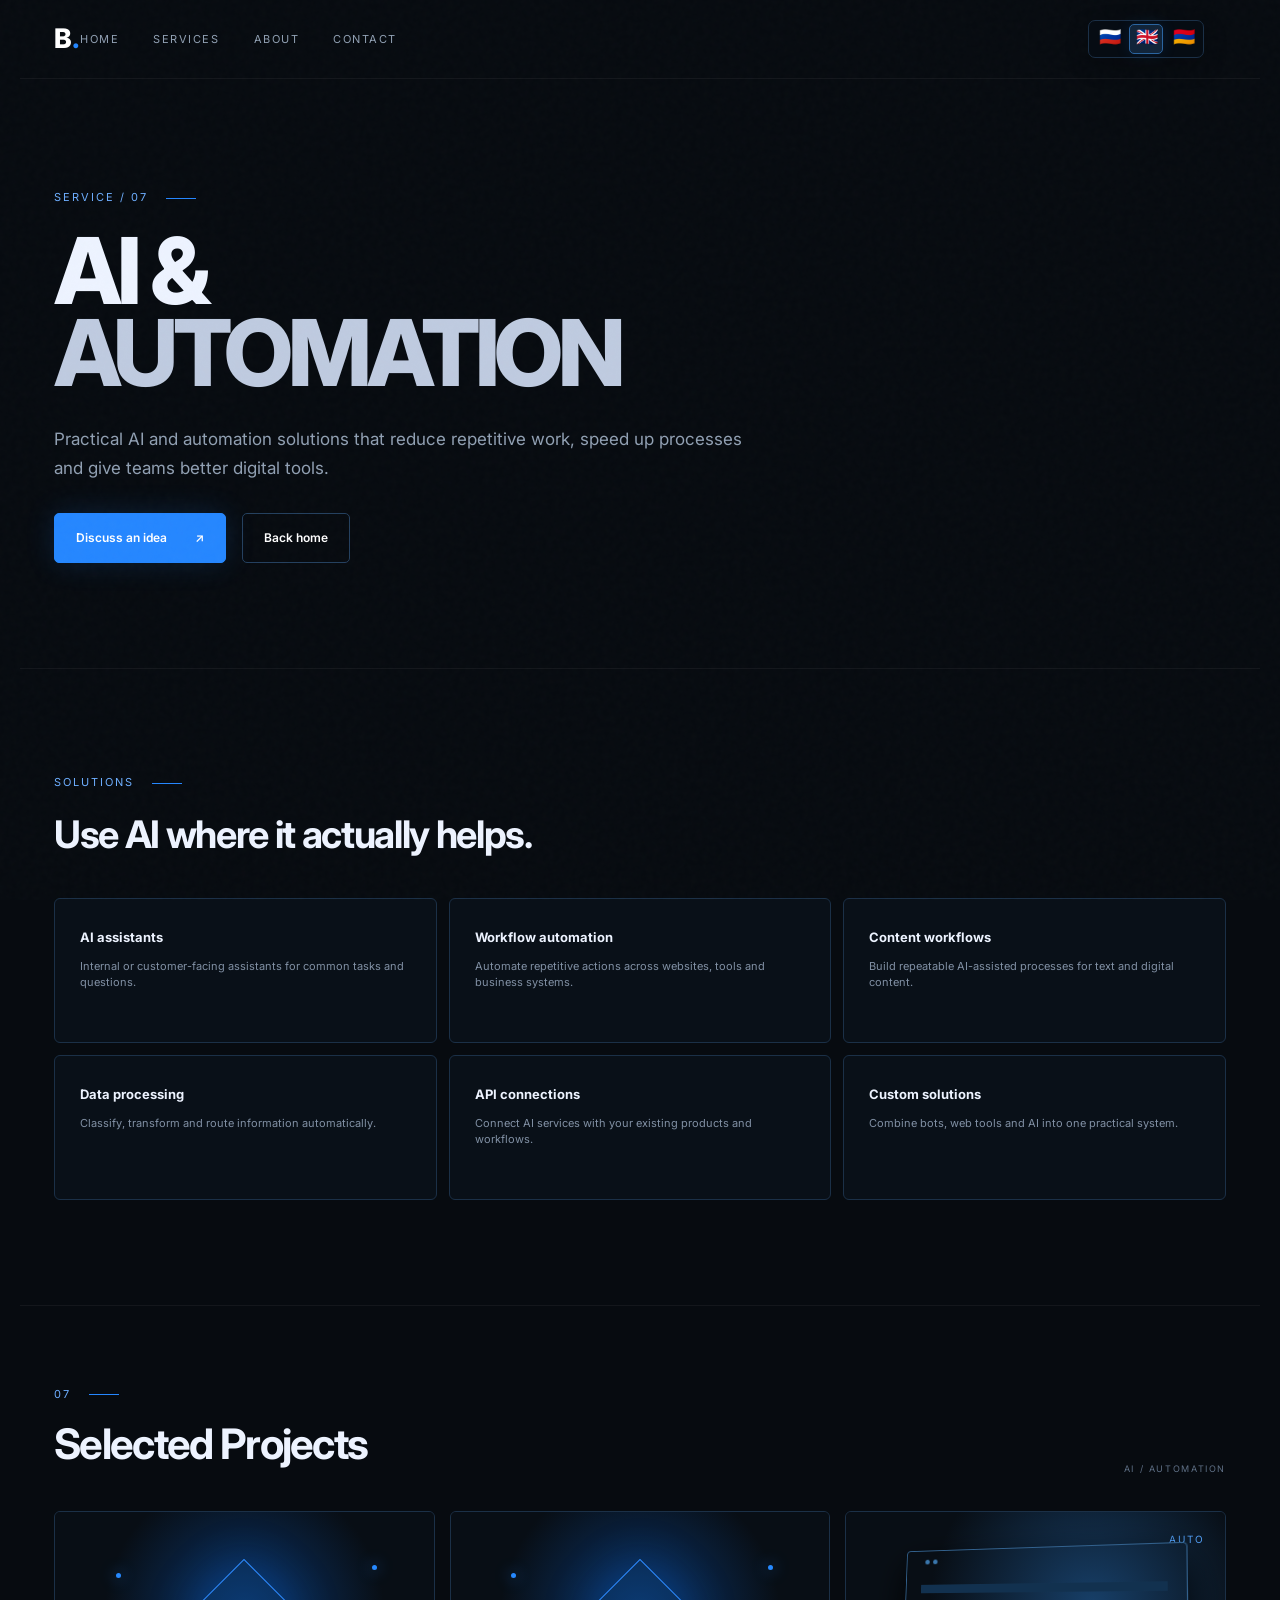
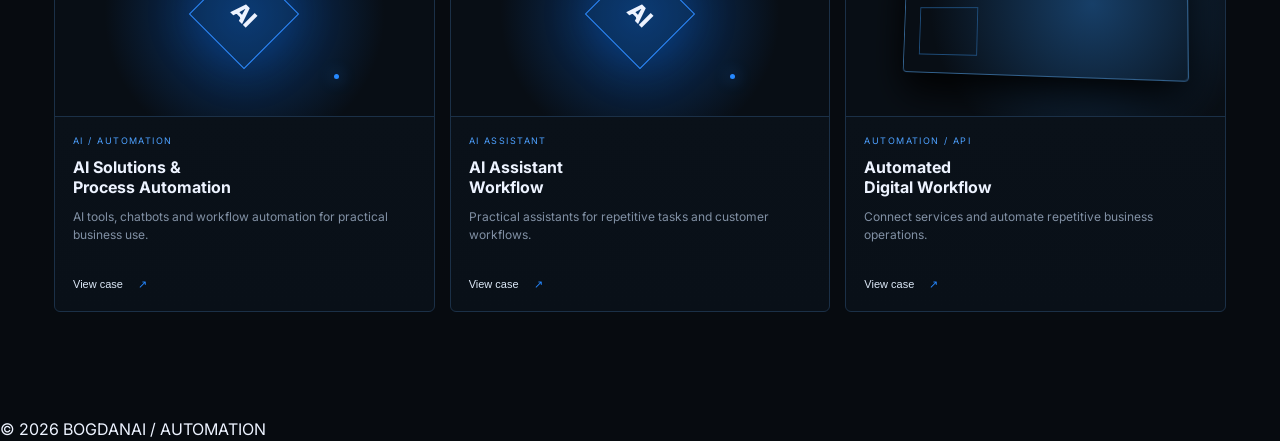
==== commit cc4b89dd: "Add polished language switcher to AI service page" ====
--- a/services/ai-automation.html
+++ b/services/ai-automation.html
@@ -1 +1 @@
-<!doctype html><html lang="en"><head><meta charset="UTF-8"><meta name="viewport" content="width=device-width,initial-scale=1.0"><meta name="description" content="AI solutions and workflow automation for business."><title>AI & Automation — Bogdan</title><link rel="stylesheet" href="../style.css"></head><body><div class="noise"></div><header class="header"><a class="logo" href="../">B<span>.</span></a><nav class="nav" id="nav"><a href="../">Home</a><a class="active" href="../#services">Services</a><a href="../#about">About</a><a href="../#contact">Contact</a></nav><button class="menu-btn" id="menuBtn" aria-label="Open menu"><span></span><span></span></button></header><main><section class="section service-hero"><div class="eyebrow">SERVICE / 03 <i></i></div><h1>AI &<br><span>AUTOMATION</span></h1><p class="service-intro">Practical AI and automation solutions that reduce repetitive work, speed up processes and give teams better digital tools.</p><div class="actions"><a class="btn primary" href="../#contact">Discuss an idea <span>↗</span></a><a class="btn ghost" href="../">Back home</a></div></section><section class="section service-grid-section"><div class="section-number">SOLUTIONS <i></i></div><h2>Use AI where it actually helps.</h2><div class="feature-grid"><div><b>AI assistants</b><p>Internal or customer-facing assistants for common tasks and questions.</p></div><div><b>Workflow automation</b><p>Automate repetitive actions across websites, tools and business systems.</p></div><div><b>Content workflows</b><p>Build repeatable AI-assisted processes for text and digital content.</p></div><div><b>Data processing</b><p>Classify, transform and route information automatically.</p></div><div><b>API connections</b><p>Connect AI services with your existing products and workflows.</p></div><div><b>Custom solutions</b><p>Combine bots, web tools and AI into one practical system.</p></div></div></section><section class="section service-portfolio"><div class="section-head reveal"><div><div class="section-number">04 <i></i></div><h2>Selected Projects</h2></div><span class="section-note">AI / AUTOMATION</span></div><div class="project-grid"><article class="project-card reveal" data-title="AI Solutions & Process Automation" data-type="AI / AUTOMATION" data-text="AI tools, chatbots and custom workflow automation designed to save time and increase operational efficiency."><div class="project-visual visual-ai"><div class="ai-box">AI</div><i></i><i></i><i></i></div><div class="project-meta">AI / AUTOMATION</div><h3>AI Solutions &<br>Process Automation</h3><p>AI tools, chatbots and workflow automation for practical business use.</p><button class="arrow">View case <span>↗</span></button></article><article class="project-card reveal" data-title="AI Solutions & Process Automation" data-type="AI ASSISTANT" data-text="AI assistants for common business tasks, questions, classification and smart replies."><div class="project-visual visual-ai"><div class="ai-box">AI</div><i></i><i></i><i></i></div><div class="project-meta">AI ASSISTANT</div><h3>AI Assistant<br>Workflow</h3><p>Practical assistants for repetitive tasks and customer workflows.</p><button class="arrow">View case <span>↗</span></button></article><article class="project-card reveal" data-title="AI Solutions & Process Automation" data-type="AUTOMATION / API" data-text="Custom workflow automation connecting AI services, APIs, websites and business tools."><div class="project-visual visual-web"><span>AUTO</span><div class="browser"><div></div><div></div><div></div></div></div><div class="project-meta">AUTOMATION / API</div><h3>Automated<br>Digital Workflow</h3><p>Connect services and automate repetitive business operations.</p><button class="arrow">View case <span>↗</span></button></article></div></section></main><footer><span>© 2026 BOGDAN</span><span>AI / AUTOMATION</span></footer><div class="modal" id="modal" aria-hidden="true"><div class="modal-backdrop" id="modalBackdrop"></div><div class="modal-card"><button class="modal-close" id="modalClose">×</button><div class="section-number" id="modalType">PROJECT</div><h2 id="modalTitle">Project</h2><p id="modalText">Project description.</p><div class="modal-placeholder">CASE STUDY<br><span>Replace this area with screenshots, results and project details.</span></div></div></div><script src="../script.js"></script></body></html>+<!doctype html><html lang="en"><head><meta charset="UTF-8"><meta name="viewport" content="width=device-width,initial-scale=1.0"><meta name="description" content="AI solutions and workflow automation for business."><title>AI & Automation — Bogdan</title><link rel="stylesheet" href="../style.css"></head><body><div class="noise"></div><header class="header"><a class="logo" href="../">B<span>.</span></a><nav class="nav" id="nav"><a href="../">Home</a><a class="active" href="../#services">Services</a><a href="../#about">About</a><a href="../#contact">Contact</a></nav><button class="menu-btn" id="menuBtn" aria-label="Open menu"><span></span><span></span></button></header><main><section class="section service-hero"><div class="eyebrow">SERVICE / 07 <i></i></div><h1>AI &<br><span>AUTOMATION</span></h1><p class="service-intro">Practical AI and automation solutions that reduce repetitive work, speed up processes and give teams better digital tools.</p><div class="actions"><a class="btn primary" href="../#contact">Discuss an idea <span>↗</span></a><a class="btn ghost" href="../">Back home</a></div></section><section class="section service-grid-section"><div class="section-number">SOLUTIONS <i></i></div><h2>Use AI where it actually helps.</h2><div class="feature-grid"><div><b>AI assistants</b><p>Internal or customer-facing assistants for common tasks and questions.</p></div><div><b>Workflow automation</b><p>Automate repetitive actions across websites, tools and business systems.</p></div><div><b>Content workflows</b><p>Build repeatable AI-assisted processes for text and digital content.</p></div><div><b>Data processing</b><p>Classify, transform and route information automatically.</p></div><div><b>API connections</b><p>Connect AI services with your existing products and workflows.</p></div><div><b>Custom solutions</b><p>Combine bots, web tools and AI into one practical system.</p></div></div></section><section class="section service-portfolio"><div class="section-head reveal"><div><div class="section-number">07 <i></i></div><h2>Selected Projects</h2></div><span class="section-note">AI / AUTOMATION</span></div><div class="project-grid"><article class="project-card reveal" data-title="AI Solutions & Process Automation" data-type="AI / AUTOMATION" data-text="AI tools, chatbots and custom workflow automation designed to save time and increase operational efficiency."><div class="project-visual visual-ai"><div class="ai-box">AI</div><i></i><i></i><i></i></div><div class="project-meta">AI / AUTOMATION</div><h3>AI Solutions &<br>Process Automation</h3><p>AI tools, chatbots and workflow automation for practical business use.</p><button class="arrow">View case <span>↗</span></button></article><article class="project-card reveal" data-title="AI Solutions & Process Automation" data-type="AI ASSISTANT" data-text="AI assistants for common business tasks, questions, classification and smart replies."><div class="project-visual visual-ai"><div class="ai-box">AI</div><i></i><i></i><i></i></div><div class="project-meta">AI ASSISTANT</div><h3>AI Assistant<br>Workflow</h3><p>Practical assistants for repetitive tasks and customer workflows.</p><button class="arrow">View case <span>↗</span></button></article><article class="project-card reveal" data-title="AI Solutions & Process Automation" data-type="AUTOMATION / API" data-text="Custom workflow automation connecting AI services, APIs, websites and business tools."><div class="project-visual visual-web"><span>AUTO</span><div class="browser"><div></div><div></div></div></div><div class="project-meta">AUTOMATION / API</div><h3>Automated<br>Digital Workflow</h3><p>Connect services and automate repetitive business operations.</p><button class="arrow">View case <span>↗</span></button></article></div></section></main><footer><span>© 2026 BOGDAN</span><span>AI / AUTOMATION</span></footer><div class="modal" id="modal" aria-hidden="true"><div class="modal-backdrop" id="modalBackdrop"></div><div class="modal-card"><button class="modal-close" id="modalClose">×</button><div class="section-number" id="modalType">PROJECT</div><h2 id="modalTitle">Project</h2><p id="modalText">Project description.</p><div class="modal-placeholder">CASE STUDY<br><span>Replace this area with screenshots, results and project details.</span></div></div></div><script src="../script.js"></script><script src="../lang-extra.js"></script></body></html>
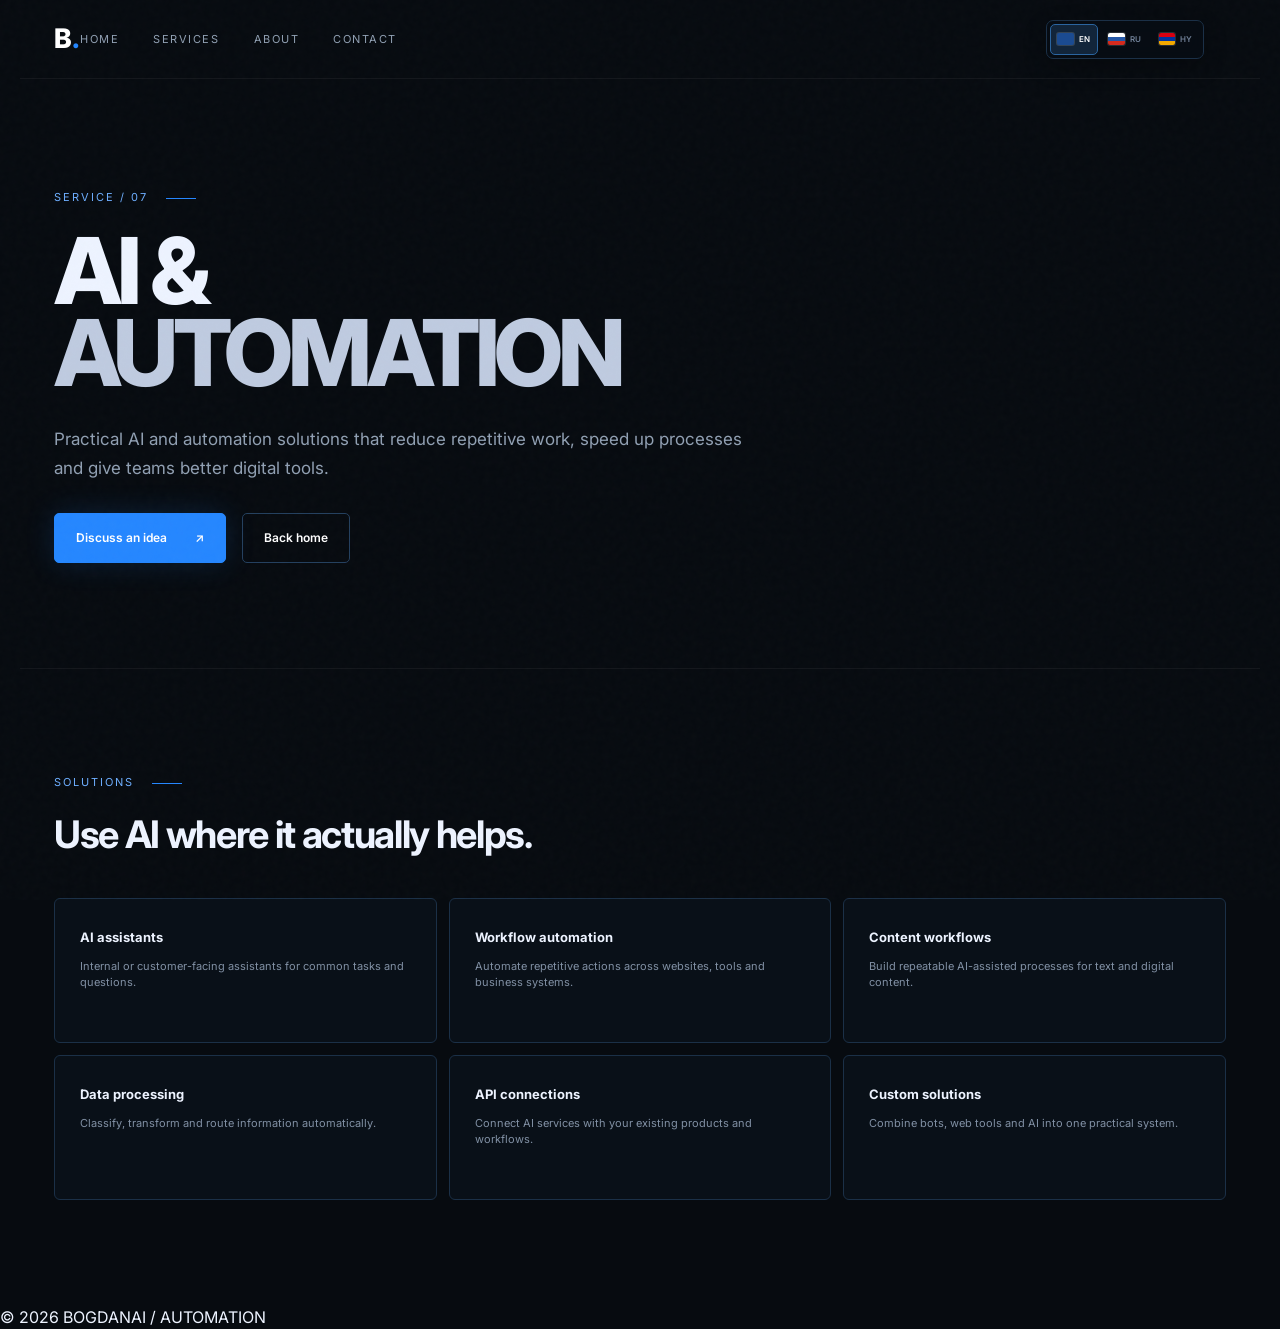
==== commit d484cf28: "Remove selected projects and load complete translations" ====
--- a/services/ai-automation.html
+++ b/services/ai-automation.html
@@ -1 +1 @@
-<!doctype html><html lang="en"><head><meta charset="UTF-8"><meta name="viewport" content="width=device-width,initial-scale=1.0"><meta name="description" content="AI solutions and workflow automation for business."><title>AI & Automation — Bogdan</title><link rel="stylesheet" href="../style.css"></head><body><div class="noise"></div><header class="header"><a class="logo" href="../">B<span>.</span></a><nav class="nav" id="nav"><a href="../">Home</a><a class="active" href="../#services">Services</a><a href="../#about">About</a><a href="../#contact">Contact</a></nav><button class="menu-btn" id="menuBtn" aria-label="Open menu"><span></span><span></span></button></header><main><section class="section service-hero"><div class="eyebrow">SERVICE / 07 <i></i></div><h1>AI &<br><span>AUTOMATION</span></h1><p class="service-intro">Practical AI and automation solutions that reduce repetitive work, speed up processes and give teams better digital tools.</p><div class="actions"><a class="btn primary" href="../#contact">Discuss an idea <span>↗</span></a><a class="btn ghost" href="../">Back home</a></div></section><section class="section service-grid-section"><div class="section-number">SOLUTIONS <i></i></div><h2>Use AI where it actually helps.</h2><div class="feature-grid"><div><b>AI assistants</b><p>Internal or customer-facing assistants for common tasks and questions.</p></div><div><b>Workflow automation</b><p>Automate repetitive actions across websites, tools and business systems.</p></div><div><b>Content workflows</b><p>Build repeatable AI-assisted processes for text and digital content.</p></div><div><b>Data processing</b><p>Classify, transform and route information automatically.</p></div><div><b>API connections</b><p>Connect AI services with your existing products and workflows.</p></div><div><b>Custom solutions</b><p>Combine bots, web tools and AI into one practical system.</p></div></div></section><section class="section service-portfolio"><div class="section-head reveal"><div><div class="section-number">07 <i></i></div><h2>Selected Projects</h2></div><span class="section-note">AI / AUTOMATION</span></div><div class="project-grid"><article class="project-card reveal" data-title="AI Solutions & Process Automation" data-type="AI / AUTOMATION" data-text="AI tools, chatbots and custom workflow automation designed to save time and increase operational efficiency."><div class="project-visual visual-ai"><div class="ai-box">AI</div><i></i><i></i><i></i></div><div class="project-meta">AI / AUTOMATION</div><h3>AI Solutions &<br>Process Automation</h3><p>AI tools, chatbots and workflow automation for practical business use.</p><button class="arrow">View case <span>↗</span></button></article><article class="project-card reveal" data-title="AI Solutions & Process Automation" data-type="AI ASSISTANT" data-text="AI assistants for common business tasks, questions, classification and smart replies."><div class="project-visual visual-ai"><div class="ai-box">AI</div><i></i><i></i><i></i></div><div class="project-meta">AI ASSISTANT</div><h3>AI Assistant<br>Workflow</h3><p>Practical assistants for repetitive tasks and customer workflows.</p><button class="arrow">View case <span>↗</span></button></article><article class="project-card reveal" data-title="AI Solutions & Process Automation" data-type="AUTOMATION / API" data-text="Custom workflow automation connecting AI services, APIs, websites and business tools."><div class="project-visual visual-web"><span>AUTO</span><div class="browser"><div></div><div></div></div></div><div class="project-meta">AUTOMATION / API</div><h3>Automated<br>Digital Workflow</h3><p>Connect services and automate repetitive business operations.</p><button class="arrow">View case <span>↗</span></button></article></div></section></main><footer><span>© 2026 BOGDAN</span><span>AI / AUTOMATION</span></footer><div class="modal" id="modal" aria-hidden="true"><div class="modal-backdrop" id="modalBackdrop"></div><div class="modal-card"><button class="modal-close" id="modalClose">×</button><div class="section-number" id="modalType">PROJECT</div><h2 id="modalTitle">Project</h2><p id="modalText">Project description.</p><div class="modal-placeholder">CASE STUDY<br><span>Replace this area with screenshots, results and project details.</span></div></div></div><script src="../script.js"></script><script src="../lang-extra.js"></script></body></html>+<!doctype html><html lang="en"><head><meta charset="UTF-8"><meta name="viewport" content="width=device-width,initial-scale=1.0"><meta name="description" content="AI solutions and workflow automation for business."><title>AI & Automation — Bogdan</title><link rel="stylesheet" href="../style.css"></head><body><div class="noise"></div><header class="header"><a class="logo" href="../">B<span>.</span></a><nav class="nav" id="nav"><a href="../">Home</a><a class="active" href="../#services">Services</a><a href="../#about">About</a><a href="../#contact">Contact</a></nav><button class="menu-btn" id="menuBtn" aria-label="Open menu"><span></span><span></span></button></header><main><section class="section service-hero"><div class="eyebrow">SERVICE / 07 <i></i></div><h1>AI &<br><span>AUTOMATION</span></h1><p class="service-intro">Practical AI and automation solutions that reduce repetitive work, speed up processes and give teams better digital tools.</p><div class="actions"><a class="btn primary" href="../#contact">Discuss an idea <span>↗</span></a><a class="btn ghost" href="../">Back home</a></div></section><section class="section service-grid-section"><div class="section-number">SOLUTIONS <i></i></div><h2>Use AI where it actually helps.</h2><div class="feature-grid"><div><b>AI assistants</b><p>Internal or customer-facing assistants for common tasks and questions.</p></div><div><b>Workflow automation</b><p>Automate repetitive actions across websites, tools and business systems.</p></div><div><b>Content workflows</b><p>Build repeatable AI-assisted processes for text and digital content.</p></div><div><b>Data processing</b><p>Classify, transform and route information automatically.</p></div><div><b>API connections</b><p>Connect AI services with your existing products and workflows.</p></div><div><b>Custom solutions</b><p>Combine bots, web tools and AI into one practical system.</p></div></div></section></main><footer><span>© 2026 BOGDAN</span><span>AI / AUTOMATION</span></footer><script src="../script.js"></script><script src="../lang-extra.js"></script><script src="../lang-service.js"></script></body></html>
